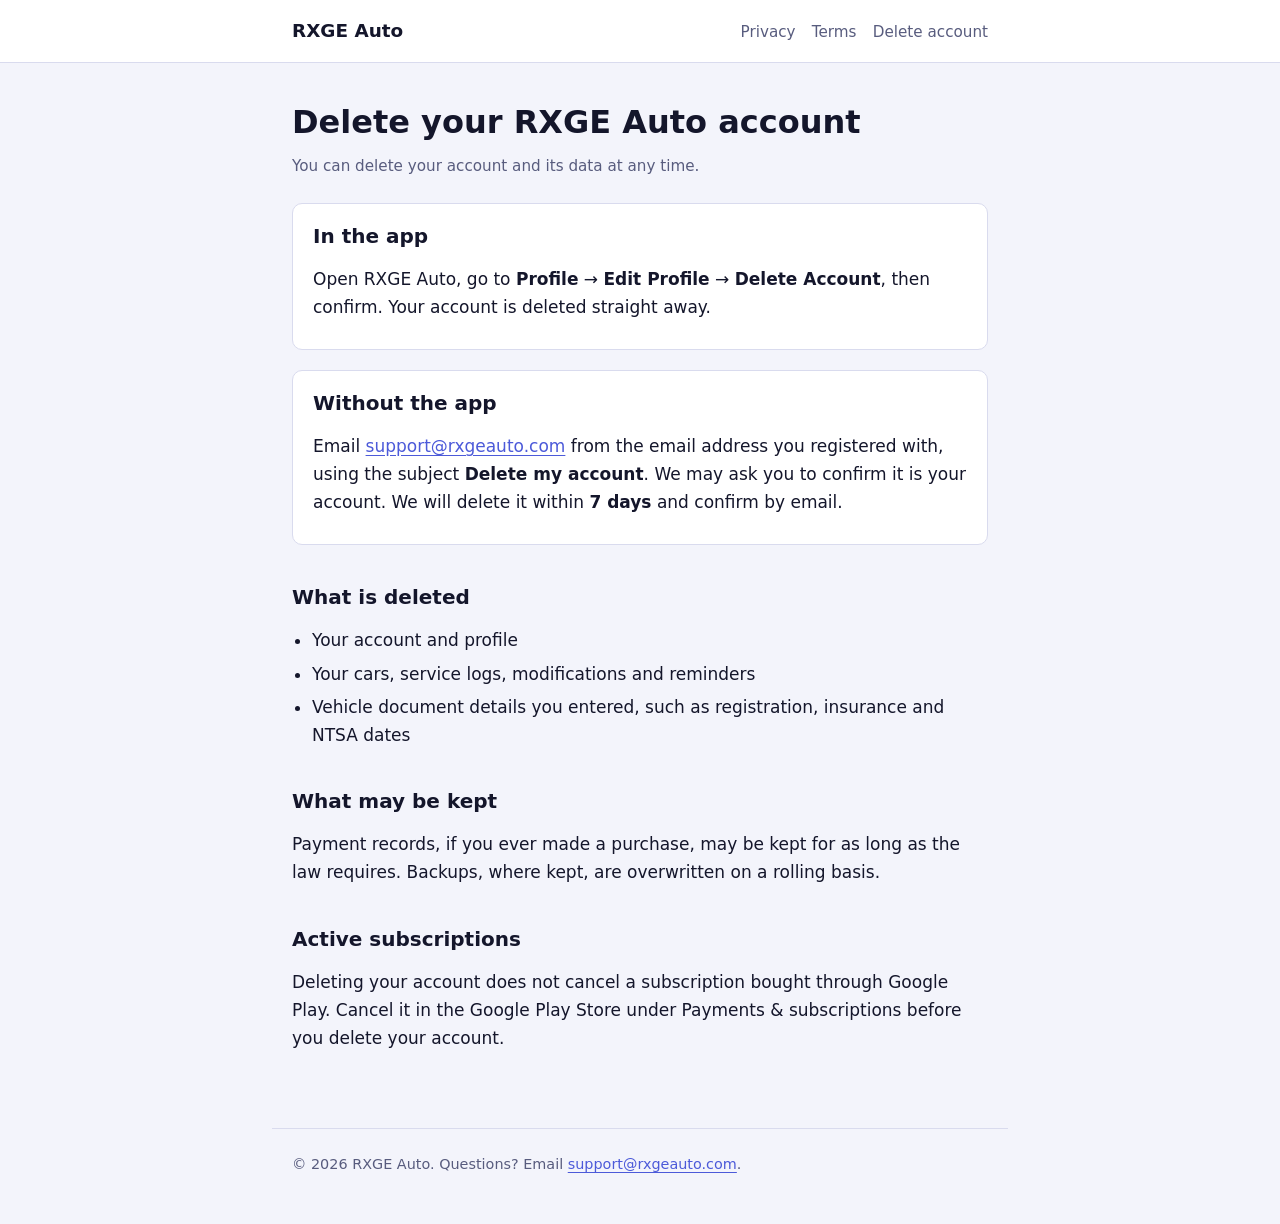
==== delete-account/index.html @ 70805d8f "Add site pages" ====
<!doctype html>
<html lang="en">
<head>
<meta charset="utf-8">
<meta name="viewport" content="width=device-width, initial-scale=1">
<title>Delete your RXGE Auto account</title>
<meta name="description" content="How to delete your RXGE Auto account and data.">
<link rel="stylesheet" href="/style.css">
</head>
<body>
<header class="site"><div>
<a class="brand" href="/">RXGE Auto</a>
<nav><a href="/privacy/">Privacy</a> &nbsp; <a href="/terms/">Terms</a> &nbsp; <a href="/delete-account/">Delete account</a></nav>
</div></header>
<main>

<h1>Delete your RXGE Auto account</h1>
<p class="meta">You can delete your account and its data at any time.</p>

<div class="box">
<h2>In the app</h2>
<p>Open RXGE Auto, go to <strong>Profile</strong> &rarr; <strong>Edit Profile</strong> &rarr; <strong>Delete Account</strong>, then confirm. Your account is deleted straight away.</p>
</div>

<div class="box">
<h2>Without the app</h2>
<p>Email <a href="mailto:support@rxgeauto.com?subject=Delete%20my%20account">support@rxgeauto.com</a> from the email address you registered with, using the subject <strong>Delete my account</strong>. We may ask you to confirm it is your account. We will delete it within <strong>7 days</strong> and confirm by email.</p>
</div>

<h2>What is deleted</h2>
<ul>
<li>Your account and profile</li>
<li>Your cars, service logs, modifications and reminders</li>
<li>Vehicle document details you entered, such as registration, insurance and NTSA dates</li>
</ul>

<h2>What may be kept</h2>
<p>Payment records, if you ever made a purchase, may be kept for as long as the law requires. Backups, where kept, are overwritten on a rolling basis.</p>

<h2>Active subscriptions</h2>
<p>Deleting your account does not cancel a subscription bought through Google Play. Cancel it in the Google Play Store under Payments &amp; subscriptions before you delete your account.</p>

</main>
<footer>&copy; 2026 RXGE Auto. Questions? Email <a href="mailto:support@rxgeauto.com">support@rxgeauto.com</a>.</footer>
</body>
</html>
---- style.css ----
:root{
  --bg:#F3F4FB; --surface:#FFFFFF; --text:#14162B; --muted:#585C7E;
  --primary:#4C5AD9; --line:#D9DBEE;
}
@media (prefers-color-scheme: dark){
  :root{
    --bg:#111324; --surface:#1B1E38; --text:#F5F6FF; --muted:#9497C4;
    --primary:#6C7BFF; --line:#2B2F55;
  }
}
*{box-sizing:border-box}
html{-webkit-text-size-adjust:100%}
body{
  margin:0; background:var(--bg); color:var(--text);
  font:17px/1.65 system-ui,-apple-system,"Segoe UI",Roboto,"Helvetica Neue",Arial,sans-serif;
}
a{color:var(--primary); text-underline-offset:3px}
a:focus-visible{outline:3px solid var(--primary); outline-offset:3px; border-radius:3px}
header.site{border-bottom:1px solid var(--line); background:var(--surface)}
header.site div{max-width:46rem; margin:0 auto; padding:1rem 1.25rem; display:flex; gap:1.25rem; align-items:baseline; flex-wrap:wrap}
header.site .brand{font-weight:700; font-size:1.15rem; color:var(--text); text-decoration:none; margin-right:auto}
header.site nav a{color:var(--muted); text-decoration:none; font-size:.95rem}
header.site nav a:hover{color:var(--primary); text-decoration:underline}
main{max-width:46rem; margin:0 auto; padding:2.5rem 1.25rem 4rem}
h1{font-size:2rem; line-height:1.2; margin:0 0 .5rem}
h2{font-size:1.25rem; margin:2.25rem 0 .5rem}
p,ul{margin:.75rem 0}
ul{padding-left:1.25rem}
li{margin:.35rem 0}
.meta{color:var(--muted); font-size:.95rem; margin-bottom:1.5rem}
.box{background:var(--surface); border:1px solid var(--line); border-radius:10px; padding:1rem 1.25rem; margin:1.25rem 0}
.box h2{margin-top:0}
footer{max-width:46rem; margin:0 auto; padding:1.5rem 1.25rem 3rem; color:var(--muted); font-size:.9rem; border-top:1px solid var(--line)}
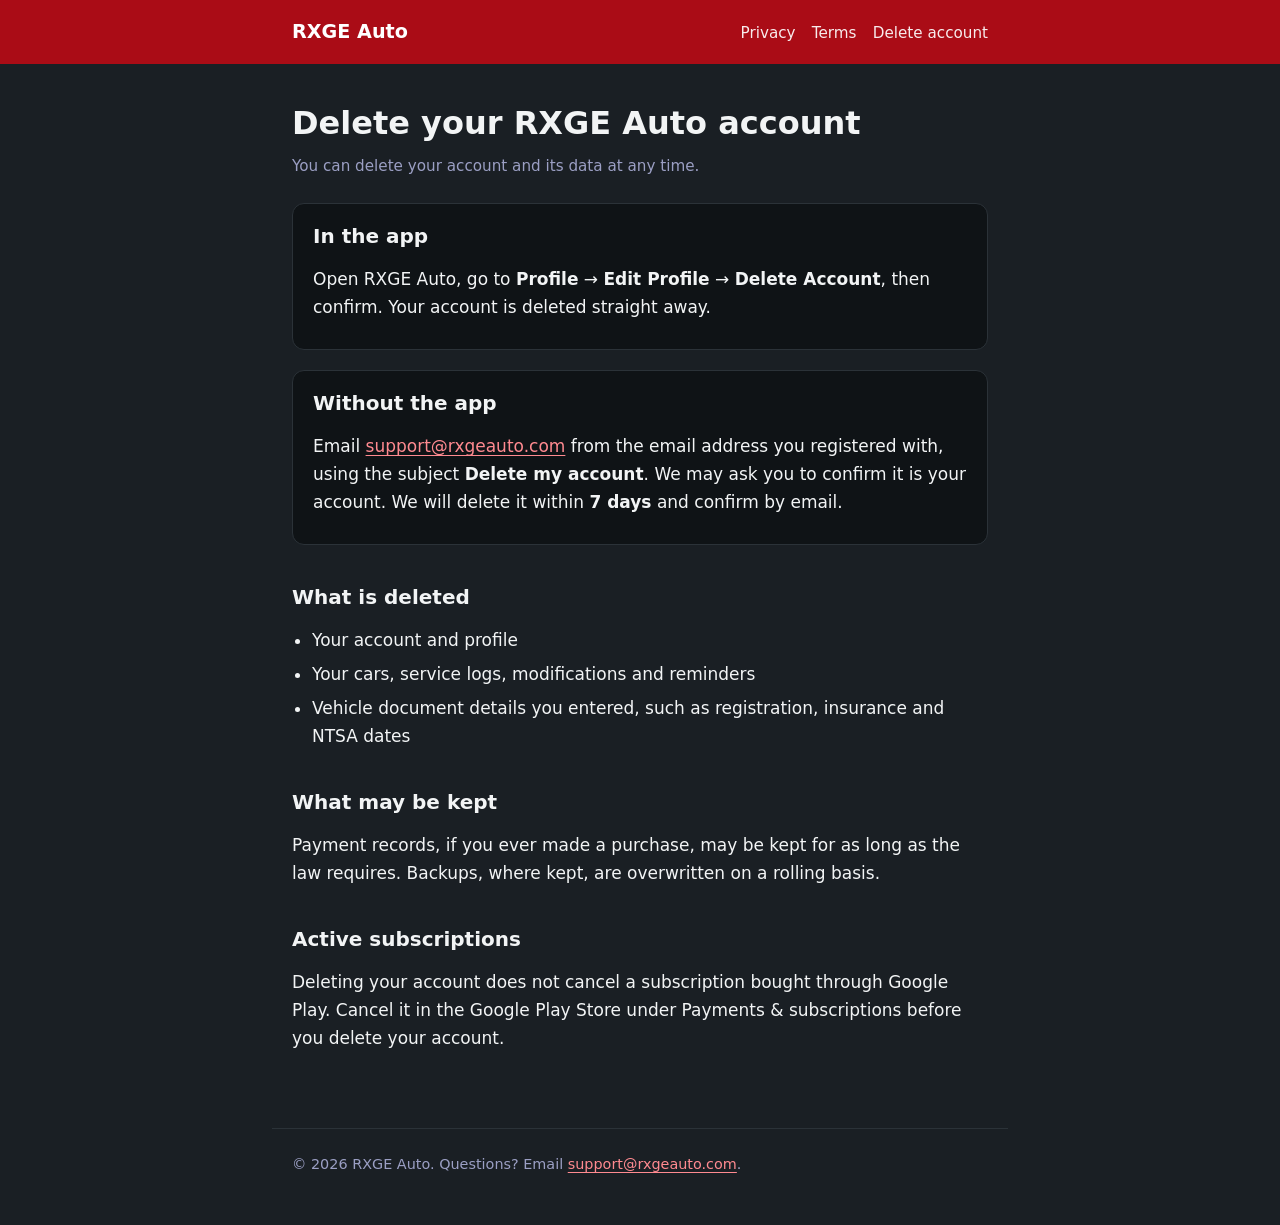
==== commit 5cc6f3ac: "Update index.html" ====
--- a/delete-account/index.html
+++ b/delete-account/index.html
@@ -6,6 +6,19 @@
 <title>Delete your RXGE Auto account</title>
 <meta name="description" content="How to delete your RXGE Auto account and data.">
 <link rel="stylesheet" href="/style.css">
+<link rel="icon" href="/favicon.ico" sizes="any">
+<link rel="icon" type="image/png" sizes="32x32" href="/favicon-32.png">
+<link rel="icon" type="image/png" sizes="16x16" href="/favicon-16.png">
+<link rel="apple-touch-icon" href="/apple-touch-icon.png">
+<link rel="manifest" href="/site.webmanifest">
+<meta name="theme-color" content="#07080A">
+
+<meta property="og:type" content="website">
+<meta property="og:site_name" content="RXGE Auto">
+<meta property="og:title" content="RXGE Auto">
+<meta property="og:description" content="Every service. Every car. One app.">
+<meta property="og:image" content="https://rxgeauto.com/og-image-1200x630.png">
+<meta name="twitter:card" content="summary_large_image">
 </head>
 <body>
 <header class="site"><div>
--- a/style.css
+++ b/style.css
@@ -1,12 +1,12 @@
 :root{
-  --bg:#F3F4FB; --surface:#FFFFFF; --text:#14162B; --muted:#585C7E;
-  --primary:#4C5AD9; --line:#D9DBEE;
-}
-@media (prefers-color-scheme: dark){
-  :root{
-    --bg:#111324; --surface:#1B1E38; --text:#F5F6FF; --muted:#9497C4;
-    --primary:#6C7BFF; --line:#2B2F55;
-  }
+  color-scheme: dark;
+  --bg:#1A1F24;        /* app page background */
+  --surface:#0F1316;   /* app card surface */
+  --text:#F2F4F5;
+  --muted:#9B9FC4;     /* app label colour */
+  --primary:#AA0C16;   /* app brand red */
+  --link:#FF8A90;      /* lighter red so links stay readable on dark */
+  --line:#2B3238;
 }
 *{box-sizing:border-box}
 html{-webkit-text-size-adjust:100%}
@@ -14,13 +14,14 @@
   margin:0; background:var(--bg); color:var(--text);
   font:17px/1.65 system-ui,-apple-system,"Segoe UI",Roboto,"Helvetica Neue",Arial,sans-serif;
 }
-a{color:var(--primary); text-underline-offset:3px}
-a:focus-visible{outline:3px solid var(--primary); outline-offset:3px; border-radius:3px}
-header.site{border-bottom:1px solid var(--line); background:var(--surface)}
+a{color:var(--link); text-underline-offset:3px}
+a:focus-visible{outline:3px solid var(--link); outline-offset:3px; border-radius:3px}
+header.site{background:var(--primary)}
 header.site div{max-width:46rem; margin:0 auto; padding:1rem 1.25rem; display:flex; gap:1.25rem; align-items:baseline; flex-wrap:wrap}
-header.site .brand{font-weight:700; font-size:1.15rem; color:var(--text); text-decoration:none; margin-right:auto}
-header.site nav a{color:var(--muted); text-decoration:none; font-size:.95rem}
-header.site nav a:hover{color:var(--primary); text-decoration:underline}
+header.site .brand{font-weight:700; font-size:1.2rem; color:#fff; text-decoration:none; margin-right:auto}
+header.site nav a{color:#fff; text-decoration:none; font-size:.95rem; opacity:.92}
+header.site nav a:hover{opacity:1; text-decoration:underline}
+header.site a:focus-visible{outline-color:#fff}
 main{max-width:46rem; margin:0 auto; padding:2.5rem 1.25rem 4rem}
 h1{font-size:2rem; line-height:1.2; margin:0 0 .5rem}
 h2{font-size:1.25rem; margin:2.25rem 0 .5rem}
@@ -28,6 +29,6 @@
 ul{padding-left:1.25rem}
 li{margin:.35rem 0}
 .meta{color:var(--muted); font-size:.95rem; margin-bottom:1.5rem}
-.box{background:var(--surface); border:1px solid var(--line); border-radius:10px; padding:1rem 1.25rem; margin:1.25rem 0}
+.box{background:var(--surface); border:1px solid var(--line); border-radius:12px; padding:1rem 1.25rem; margin:1.25rem 0}
 .box h2{margin-top:0}
 footer{max-width:46rem; margin:0 auto; padding:1.5rem 1.25rem 3rem; color:var(--muted); font-size:.9rem; border-top:1px solid var(--line)}
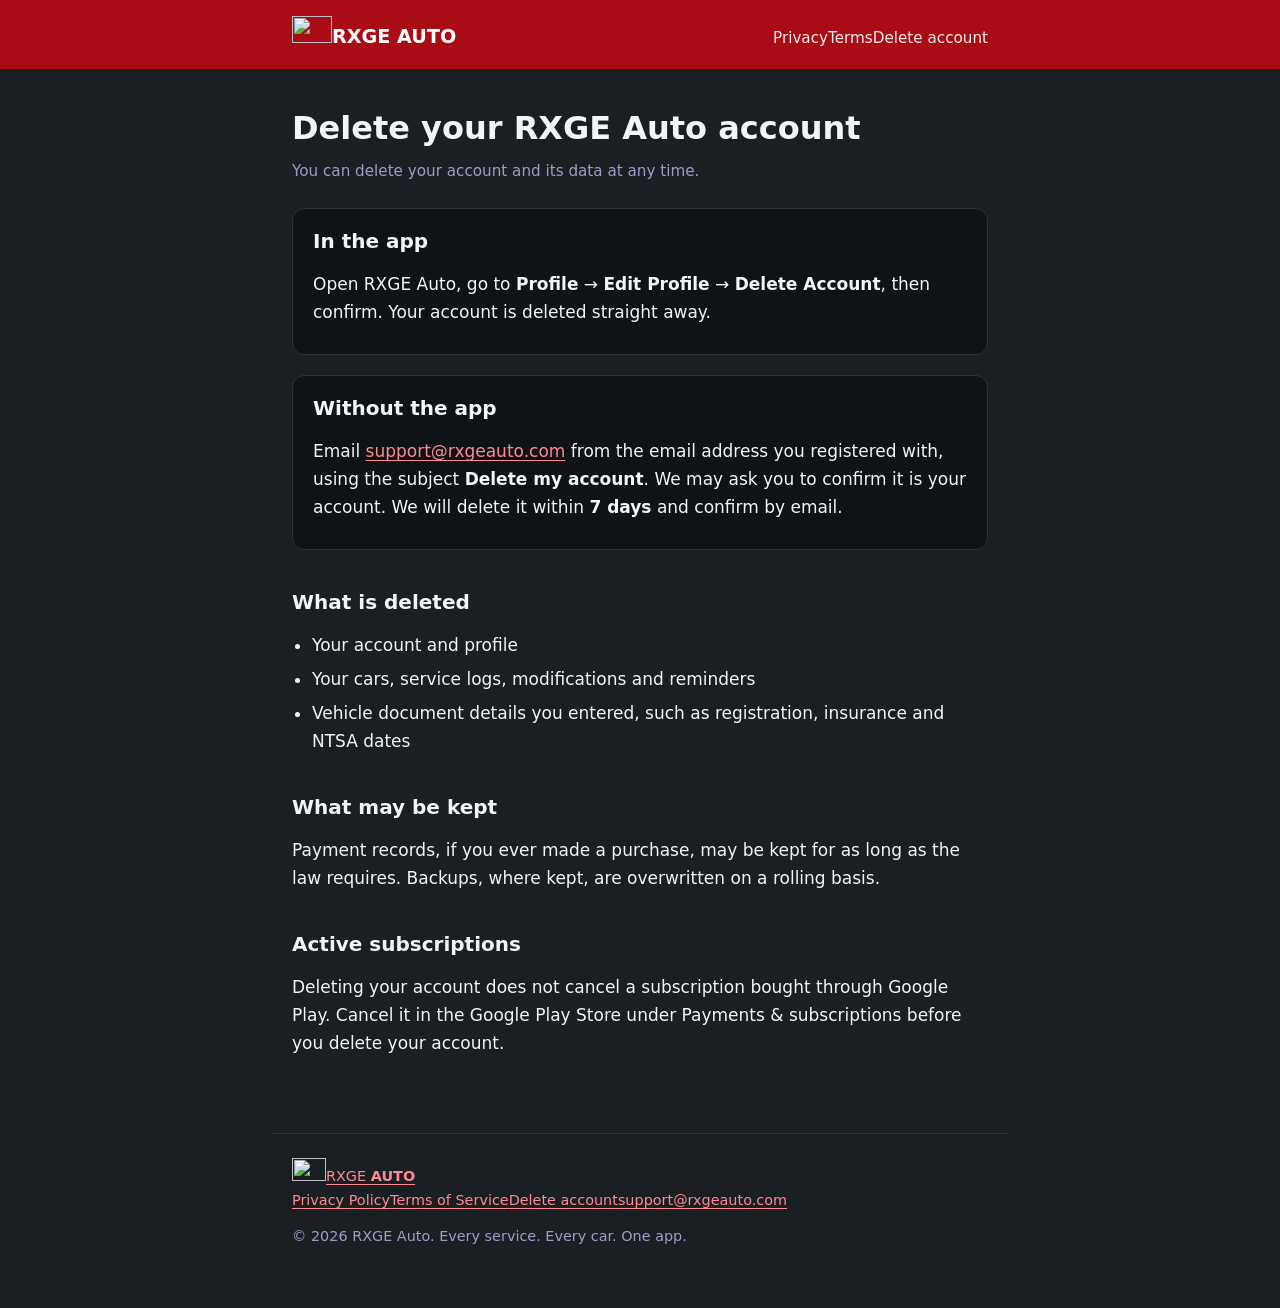
==== commit be91a14e: "site update 1" ====
--- a/delete-account/index.html
+++ b/delete-account/index.html
@@ -21,9 +21,9 @@
 <meta name="twitter:card" content="summary_large_image">
 </head>
 <body>
-<header class="site"><div>
-<a class="brand" href="/">RXGE Auto</a>
-<nav><a href="/privacy/">Privacy</a> &nbsp; <a href="/terms/">Terms</a> &nbsp; <a href="/delete-account/">Delete account</a></nav>
+<header class="site"><div class="bar">
+<a class="brand" href="/"><img src="/logo-mark.png" alt="" width="40" height="27"><span>RXGE <b>AUTO</b></span></a>
+<nav aria-label="Main"><a href="/privacy/">Privacy</a><a href="/terms/">Terms</a><a class="hide-sm" href="/delete-account/">Delete account</a></nav>
 </div></header>
 <main>
 
@@ -54,6 +54,10 @@
 <p>Deleting your account does not cancel a subscription bought through Google Play. Cancel it in the Google Play Store under Payments &amp; subscriptions before you delete your account.</p>
 
 </main>
-<footer>&copy; 2026 RXGE Auto. Questions? Email <a href="mailto:support@rxgeauto.com">support@rxgeauto.com</a>.</footer>
+<footer class="site"><div class="foot">
+<a class="brand" href="/"><img src="/logo-mark.png" alt="" width="34" height="23"><span>RXGE <b>AUTO</b></span></a>
+<nav aria-label="Footer"><a href="/privacy/">Privacy Policy</a><a href="/terms/">Terms of Service</a><a href="/delete-account/">Delete account</a><a href="mailto:support@rxgeauto.com">support@rxgeauto.com</a></nav>
+<p>&copy; 2026 RXGE Auto. Every service. Every car. One app.</p>
+</div></footer>
 </body>
 </html>
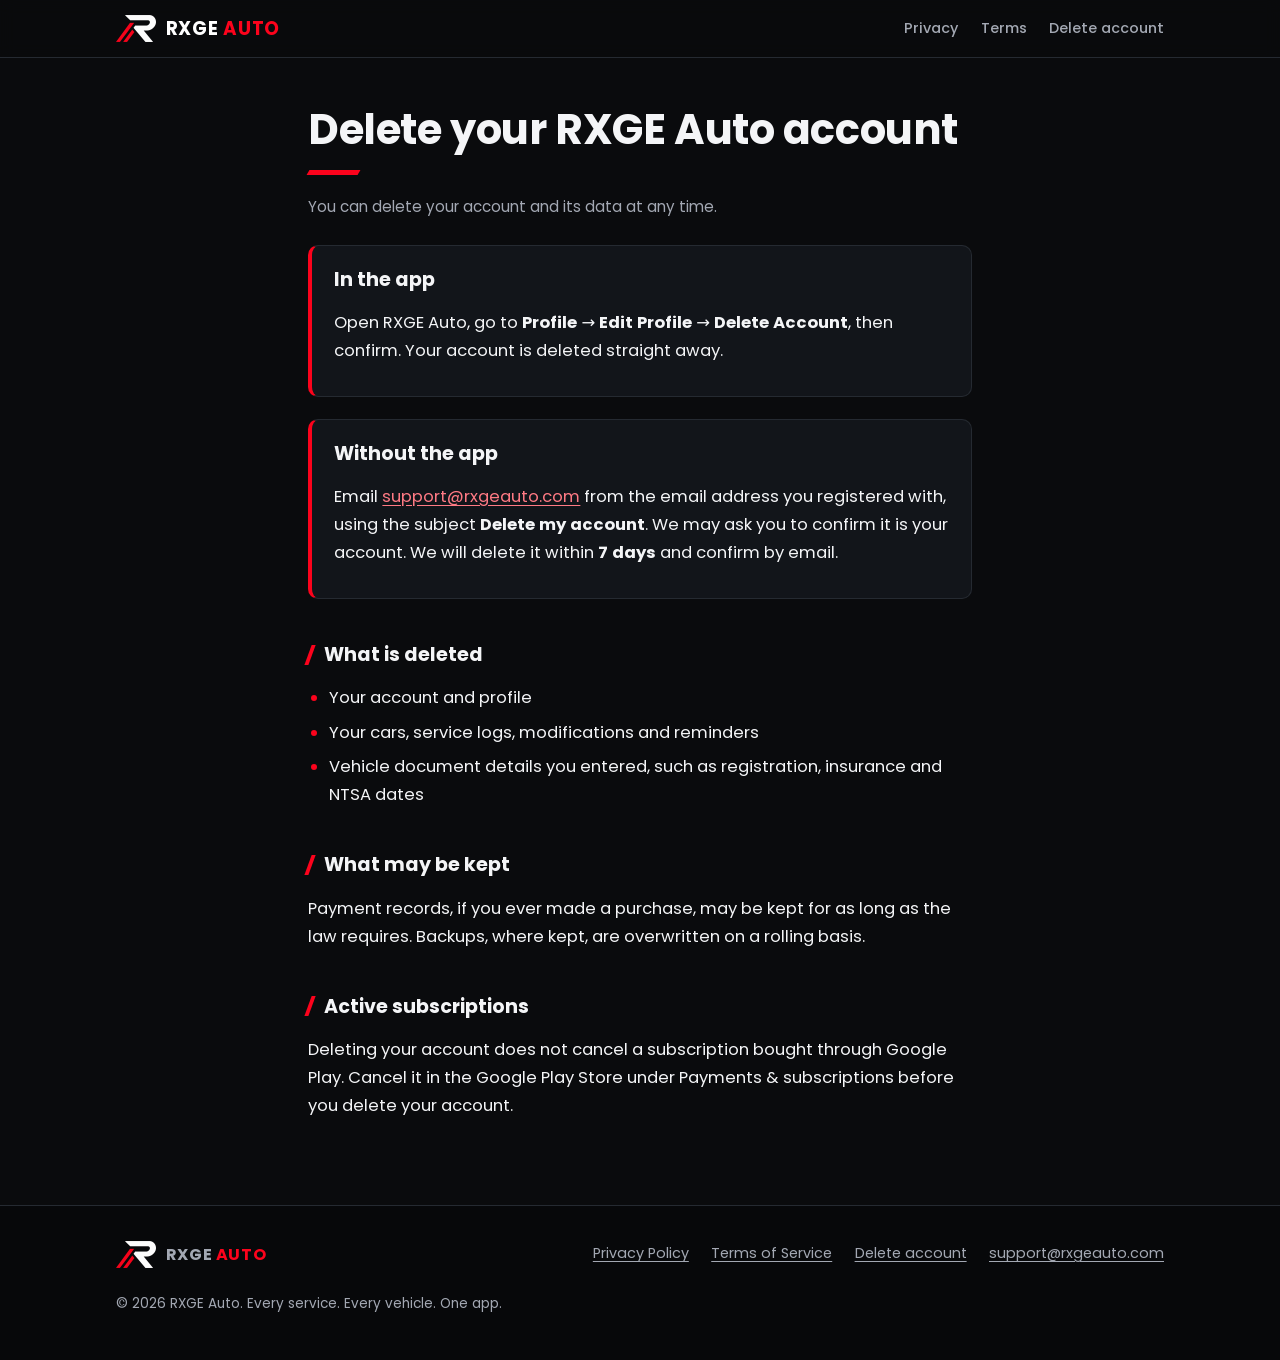
==== commit cd68f01d: "updated site" ====
--- a/delete-account/index.html
+++ b/delete-account/index.html
@@ -16,7 +16,7 @@
 <meta property="og:type" content="website">
 <meta property="og:site_name" content="RXGE Auto">
 <meta property="og:title" content="RXGE Auto">
-<meta property="og:description" content="Every service. Every car. One app.">
+<meta property="og:description" content="Every service. Every vehicle. One app.">
 <meta property="og:image" content="https://rxgeauto.com/og-image-1200x630.png">
 <meta name="twitter:card" content="summary_large_image">
 </head>
@@ -57,7 +57,7 @@
 <footer class="site"><div class="foot">
 <a class="brand" href="/"><img src="/logo-mark.png" alt="" width="34" height="23"><span>RXGE <b>AUTO</b></span></a>
 <nav aria-label="Footer"><a href="/privacy/">Privacy Policy</a><a href="/terms/">Terms of Service</a><a href="/delete-account/">Delete account</a><a href="mailto:support@rxgeauto.com">support@rxgeauto.com</a></nav>
-<p>&copy; 2026 RXGE Auto. Every service. Every car. One app.</p>
+<p>&copy; 2026 RXGE Auto. Every service. Every vehicle. One app.</p>
 </div></footer>
 </body>
 </html>
--- a/style.css
+++ b/style.css
@@ -1,34 +1,80 @@
+@font-face{font-family:Poppins;font-weight:400;font-display:swap;src:url(/fonts/Poppins-Regular.woff2) format("woff2")}
+@font-face{font-family:Poppins;font-weight:500;font-display:swap;src:url(/fonts/Poppins-Medium.woff2) format("woff2")}
+@font-face{font-family:Poppins;font-weight:700;font-display:swap;src:url(/fonts/Poppins-Bold.woff2) format("woff2")}
 :root{
-  color-scheme: dark;
-  --bg:#1A1F24;        /* app page background */
-  --surface:#0F1316;   /* app card surface */
-  --text:#F2F4F5;
-  --muted:#9B9FC4;     /* app label colour */
-  --primary:#AA0C16;   /* app brand red */
-  --link:#FF8A90;      /* lighter red so links stay readable on dark */
-  --line:#2B3238;
+  color-scheme:dark;
+  --bg:#0A0B0D; --surface:#12151A; --line:#252A31;
+  --text:#F4F5F7; --muted:#A3A8B3;
+  --primary:#E0061B; --brand:#FC031C; --link:#FF7A84;
 }
 *{box-sizing:border-box}
-html{-webkit-text-size-adjust:100%}
-body{
-  margin:0; background:var(--bg); color:var(--text);
-  font:17px/1.65 system-ui,-apple-system,"Segoe UI",Roboto,"Helvetica Neue",Arial,sans-serif;
-}
-a{color:var(--link); text-underline-offset:3px}
-a:focus-visible{outline:3px solid var(--link); outline-offset:3px; border-radius:3px}
-header.site{background:var(--primary)}
-header.site div{max-width:46rem; margin:0 auto; padding:1rem 1.25rem; display:flex; gap:1.25rem; align-items:baseline; flex-wrap:wrap}
-header.site .brand{font-weight:700; font-size:1.2rem; color:#fff; text-decoration:none; margin-right:auto}
-header.site nav a{color:#fff; text-decoration:none; font-size:.95rem; opacity:.92}
-header.site nav a:hover{opacity:1; text-decoration:underline}
-header.site a:focus-visible{outline-color:#fff}
-main{max-width:46rem; margin:0 auto; padding:2.5rem 1.25rem 4rem}
-h1{font-size:2rem; line-height:1.2; margin:0 0 .5rem}
-h2{font-size:1.25rem; margin:2.25rem 0 .5rem}
-p,ul{margin:.75rem 0}
-ul{padding-left:1.25rem}
-li{margin:.35rem 0}
-.meta{color:var(--muted); font-size:.95rem; margin-bottom:1.5rem}
-.box{background:var(--surface); border:1px solid var(--line); border-radius:12px; padding:1rem 1.25rem; margin:1.25rem 0}
-.box h2{margin-top:0}
-footer{max-width:46rem; margin:0 auto; padding:1.5rem 1.25rem 3rem; color:var(--muted); font-size:.9rem; border-top:1px solid var(--line)}
+html{-webkit-text-size-adjust:100%;scroll-behavior:smooth}
+body{margin:0;background:var(--bg);color:var(--text);font:400 16.5px/1.7 Poppins,system-ui,-apple-system,"Segoe UI",Roboto,Arial,sans-serif}
+a{color:var(--link);text-underline-offset:3px}
+a:hover{color:#fff}
+a:focus-visible,button:focus-visible{outline:3px solid var(--link);outline-offset:3px;border-radius:4px}
+img{max-width:100%;height:auto}
+
+/* header */
+header.site{position:sticky;top:0;z-index:10;background:rgba(10,11,13,.92);backdrop-filter:blur(8px);border-bottom:1px solid var(--line)}
+.bar{max-width:68rem;margin:0 auto;padding:.8rem 1.25rem;display:flex;align-items:center;gap:1.25rem;flex-wrap:wrap}
+.brand{display:flex;align-items:center;gap:.6rem;margin-right:auto;color:#fff;text-decoration:none;font-weight:700;font-size:1.15rem;letter-spacing:.04em}
+.brand img{width:40px;height:auto;display:block}
+.brand b{color:var(--brand);font-weight:700}
+header.site nav{display:flex;gap:1.4rem;flex-wrap:wrap}
+header.site nav a{color:var(--muted);text-decoration:none;font-size:.9rem;font-weight:500}
+header.site nav a:hover{color:#fff}
+@media(max-width:520px){.hide-sm{display:none}}
+
+/* content pages */
+main{max-width:44rem;margin:0 auto;padding:3rem 1.25rem 4.5rem}
+h1{font-size:clamp(1.9rem,5vw,2.6rem);line-height:1.15;margin:0 0 .6rem;font-weight:700;letter-spacing:-.01em}
+h1::after{content:"";display:block;width:3.2rem;height:5px;margin-top:1rem;background:var(--brand);transform:skewX(-30deg)}
+h2{font-size:1.2rem;margin:2.5rem 0 .4rem;font-weight:700;padding-left:1rem;position:relative}
+h2::before{content:"";position:absolute;left:0;top:.3em;width:4px;height:1.05em;background:var(--brand);transform:skewX(-20deg)}
+.box h2{padding-left:0;margin-top:0}.box h2::before{display:none}
+p,ul{margin:.8rem 0}
+ul{padding-left:1.3rem}
+li{margin:.4rem 0}
+li::marker{color:var(--brand)}
+.meta{color:var(--muted);font-size:.95rem;margin:1.2rem 0 1.6rem}
+.box{background:var(--surface);border:1px solid var(--line);border-left:4px solid var(--brand);border-radius:10px;padding:1.1rem 1.4rem;margin:1.4rem 0}
+
+/* footer */
+footer.site{border-top:1px solid var(--line);background:#07080A}
+.foot{max-width:68rem;margin:0 auto;padding:2.2rem 1.25rem 2.8rem;display:flex;gap:1.5rem 3rem;flex-wrap:wrap;align-items:flex-start;color:var(--muted);font-size:.9rem}
+.foot .brand{font-size:1rem;margin:0 auto 0 0}
+.foot nav{display:flex;gap:.5rem 1.4rem;flex-wrap:wrap}
+.foot a{color:var(--muted)}.foot a:hover{color:#fff}
+.foot p{flex-basis:100%;margin:0;font-size:.85rem}
+
+/* home */
+.hero{position:relative;overflow:hidden;border-bottom:1px solid var(--line)}
+.hero::before,.hero::after{content:"";position:absolute;top:-10%;bottom:-10%;transform:skewX(-30deg);background:var(--brand);opacity:.9;animation:slide .9s cubic-bezier(.2,.7,.2,1) both}
+.hero::before{right:16%;width:5.5rem}
+.hero::after{right:8%;width:2rem;animation-delay:.12s}
+.hero-in{position:relative;z-index:1;max-width:68rem;margin:0 auto;padding:clamp(3.5rem,10vw,7rem) 1.25rem}
+.hero h1{font-size:clamp(2.6rem,8.2vw,5.4rem);line-height:1.04;letter-spacing:-.025em;margin:0}
+.hero h1::after{display:none}
+.hero h1 span{display:block}
+.hero h1 span:nth-child(3){color:var(--brand)}
+.lead{max-width:34rem;font-size:1.15rem;color:#D3D6DD;margin:1.8rem 0 2rem}
+.soon{display:inline-flex;align-items:center;gap:.7rem;padding:.8rem 1.3rem;border:1px solid var(--line);background:var(--surface);border-radius:10px;font-weight:500}
+.soon i{width:10px;height:10px;border-radius:50%;background:var(--brand)}
+@keyframes slide{from{transform:translateX(60%) skewX(-30deg);opacity:0}}
+@media(prefers-reduced-motion:reduce){.hero::before,.hero::after{animation:none}}
+@media(max-width:720px){.hero::before{right:-1rem}.hero::after{right:-5rem}.hero h1{text-shadow:0 2px 24px #0A0B0D}}
+
+.wrap{max-width:68rem;margin:0 auto;padding:4.5rem 1.25rem}
+.wrap>h2{font-size:clamp(1.6rem,4vw,2.2rem);padding:0;margin:0 0 .6rem;letter-spacing:-.01em}
+.wrap>h2::before{display:none}
+.wrap>p.sub{max-width:36rem;color:var(--muted);margin:0 0 2.5rem}
+.feat{display:grid;grid-template-columns:repeat(auto-fit,minmax(18rem,1fr));gap:0 3.5rem;list-style:none;padding:0;margin:0}
+.feat li{margin:0;padding:1.2rem 0 1.2rem 1.5rem;border-top:1px solid var(--line);position:relative}
+.feat li::before{content:"";position:absolute;left:.2rem;top:1.65rem;width:5px;height:1.1rem;background:var(--brand);transform:skewX(-25deg)}
+.feat strong{display:block;font-size:1.05rem}
+.feat span{color:var(--muted);font-size:.95rem}
+.band{background:var(--surface);border-block:1px solid var(--line)}
+.band .wrap{display:flex;gap:2rem 4rem;flex-wrap:wrap;align-items:center;padding-block:3.5rem}
+.band h2{margin:0;flex:1 1 20rem}
+.band p{flex:1 1 20rem;margin:0;color:#D3D6DD}
